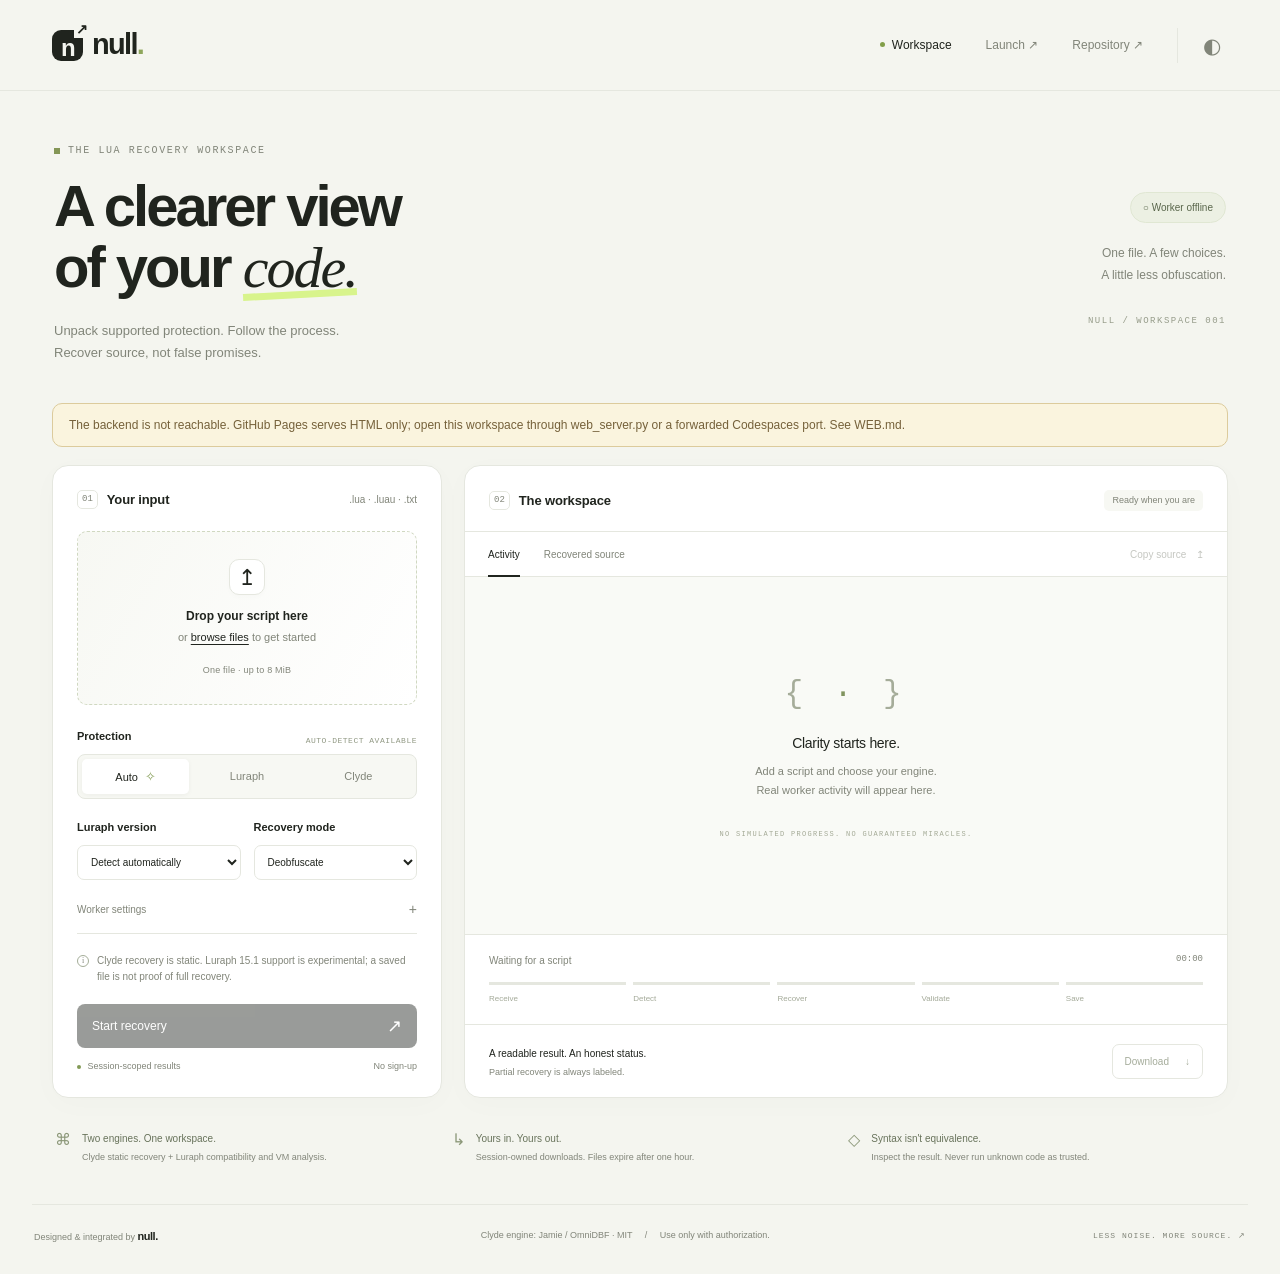
==== web/index.html @ 27d8b8e7 "Add pinned Clyde recovery and null private web workspace Co-authored-by: arena-agent <297053741+aren" ====
<!doctype html>
<html lang="en">
<head>
  <meta charset="utf-8"><meta name="viewport" content="width=device-width, initial-scale=1">
  <meta name="color-scheme" content="light dark">
  <title>null — Lua recovery workspace</title>
  <meta name="description" content="A minimal workspace for Clyde recovery and experimental Luraph analysis. Built by null.">
  <link rel="stylesheet" href="./style.css"><script src="./app.js" defer></script>
</head>
<body>
  <header class="header"><a class="brand" href="./" aria-label="null home"><span class="brand-icon">n<span>↗</span></span>null<span class="brand-dot">.</span></a><nav aria-label="Main"><span class="nav-current">Workspace</span><a href="https://github.com/codespaces/new?repo=1440370177&amp;ref=arena%2F247512c5-nullx11deob" target="_blank" rel="noopener noreferrer" aria-label="Launch a private GitHub Codespace">Launch ↗</a><a href="https://github.com/Inkflow-Gab/Nullx11deob" target="_blank" rel="noopener noreferrer">Repository <span aria-hidden="true">↗</span></a><button id="theme" class="icon-button" aria-label="Switch color theme" title="Switch theme">◐</button></nav></header>
  <main>
    <section class="hero"><div><p class="eyebrow"><span class="tiny-square"></span> THE LUA RECOVERY WORKSPACE</p><h1>A clearer view<br>of your <span>code.</span></h1><p class="hero-copy">Unpack supported protection. Follow the process.<br>Recover source, not false promises.</p></div><div class="hero-aside"><span id="connection" class="status-pill"><i></i> Connecting to worker</span><p>One file. A few choices.<br>A little less obfuscation.</p><span class="edition">NULL / WORKSPACE 001</span></div></section>
    <div id="notice" class="notice" role="status" hidden></div>
    <section class="workspace" aria-label="Deobfuscation workspace">
      <section class="setup-card card">
        <div class="card-heading"><div><span class="step-index">01</span><h2>Your input</h2></div><span class="muted">.lua · .luau · .txt</span></div>
        <label id="dropzone" class="dropzone" tabindex="0" for="file"><input id="file" type="file" accept=".lua,.luau,.txt" hidden><span class="upload-icon" aria-hidden="true">↥</span><strong id="file-title">Drop your script here</strong><span id="file-subtitle">or <span class="underlined">browse files</span> to get started</span><span class="file-limit">One file · up to 8 MiB</span></label>
        <div id="file-info" class="file-info" hidden><span class="file-badge">LUA</span><div><strong id="filename"></strong><span id="filesize"></span></div><button id="remove-file" class="icon-button" aria-label="Remove selected file">×</button></div>
        <div class="field-block"><div class="label-line"><label>Protection</label><span id="detected-label" class="detected-label">AUTO-DETECT AVAILABLE</span></div><div class="segments" role="group" aria-label="Protection engine"><button data-engine="auto" class="active" aria-pressed="true">Auto <span>✧</span></button><button data-engine="luraph" aria-pressed="false">Luraph</button><button data-engine="clyde" aria-pressed="false">Clyde</button></div></div>
        <div class="two-fields"><div class="field-block"><label for="version">Luraph version</label><select id="version"><option value="auto">Detect automatically</option value="14.7">14.7</option><option value="14.8">14.8</option><option value="14.9">14.9</option><option value="15.0">15.0</option><option value="15.1">15.1 · experimental</option></select></div><div class="field-block"><label for="mode">Recovery mode</label><select id="mode"><option value="deobfuscate">Deobfuscate</option><option value="trace">Behavior trace</option><option value="inspect">Static VM map</option></select></div></div>
        <details id="advanced"><summary>Worker settings <span>+</span></summary><label for="worker-key">Private Luraph worker key</label><input id="worker-key" type="password" autocomplete="off" placeholder="Only for an owner-enabled worker"><p>Kept in this tab only. Dynamic Luraph executes input in emulation, not an OS sandbox. Use a private, disposable worker.</p></details>
        <div id="engine-note" class="engine-note"><span aria-hidden="true">i</span><p>Clyde recovery is static. Luraph 15.1 support is experimental; a saved file is not proof of full recovery.</p></div>
        <button id="start" class="primary" disabled><span>Start recovery</span><span aria-hidden="true">↗</span></button>
        <div class="under-button"><span><i></i> Session-scoped results</span><span>No sign-up</span></div>
      </section>
      <section class="output-card card">
        <div class="card-heading"><div><span class="step-index">02</span><h2>The workspace</h2></div><span id="job-badge" class="job-badge">Ready when you are</span></div>
        <div class="output-toolbar"><div class="tabs" role="tablist" aria-label="Workspace views"><button id="log-tab" class="active" role="tab" aria-selected="true" aria-controls="log-panel">Activity <span id="live-dot"></span></button><button id="source-tab" role="tab" aria-selected="false" aria-controls="source-panel">Recovered source</button></div><button id="copy" class="text-button" disabled>Copy source <span aria-hidden="true">↥</span></button></div>
        <div class="output-body"><section id="log-panel" role="tabpanel" aria-labelledby="log-tab"><div id="empty" class="empty-state"><div class="empty-symbol" aria-hidden="true">{ <span>·</span> }</div><h3>Clarity starts here.</h3><p>Add a script and choose your engine.<br>Real worker activity will appear here.</p><span class="terminal-caption">NO SIMULATED PROGRESS. NO GUARANTEED MIRACLES.</span></div><pre id="logs" class="logs" aria-live="polite" aria-label="Live job activity" hidden></pre></section><section id="source-panel" role="tabpanel" aria-labelledby="source-tab" hidden><div class="source-label"><span id="source-name">No recovered file yet</span><span id="source-size"></span></div><pre id="source" class="source-code">-- Your recovered Lua or VM analysis will appear here.
-- Output is displayed as text, never executed.</pre></section></div>
        <div class="progress-area"><div class="progress-top"><span id="stage-label">Waiting for a script</span><span id="elapsed">00:00</span></div><ol id="stages" class="stages"><li>Receive</li><li>Detect</li><li>Recover</li><li>Validate</li><li>Save</li></ol></div>
        <div class="output-actions"><div><strong id="result-title">A readable result. An honest status.</strong><p id="result-detail">Partial recovery is always labeled.</p><a id="report" class="report-link" download="null-analysis.json" hidden>Analysis report ↗</a></div><button id="cancel" class="text-button" hidden>Cancel job</button><a id="download" class="download disabled" aria-disabled="true">Download <span aria-hidden="true">↓</span></a></div>
      </section>
    </section>
    <section class="footnotes"><div><span class="footnote-icon">⌘</span><p><strong>Two engines. One workspace.</strong><br>Clyde static recovery + Luraph compatibility and VM analysis.</p></div><div><span class="footnote-icon">↳</span><p><strong>Yours in. Yours out.</strong><br>Session-owned downloads. Files expire after one hour.</p></div><div><span class="footnote-icon">◇</span><p><strong>Syntax isn't equivalence.</strong><br>Inspect the result. Never run unknown code as trusted.</p></div></section>
  </main>
  <footer><span>Designed &amp; integrated by <strong>null.</strong></span><span>Clyde engine: Jamie / OmniDBF · MIT <span class="footer-separator">/</span> Use only with authorization.</span><span>LESS NOISE. MORE SOURCE. ↗</span></footer>
</body>
</html>
---- web/style.css ----
:root{--bg:#f4f5ef;--panel:#fff;--text:#20241e;--muted:#818579;--line:#e5e7df;--accent:#d8f48c;--soft:#f7f8f3;--code:#f9faf6;--shadow:0 6px 30px #242d1305;--radius:16px;color-scheme:light}*{box-sizing:border-box}body{margin:0;background:var(--bg);color:var(--text);font-family:Inter,-apple-system,BlinkMacSystemFont,"Segoe UI",sans-serif;font-size:13px;line-height:1.5}button,input,select{font:inherit}button,a,input,select,summary{ -webkit-tap-highlight-color:transparent}button,a,select,summary{cursor:pointer}button{color:inherit}button:disabled{cursor:not-allowed;opacity:.45}button:focus-visible,a:focus-visible,select:focus-visible,input:focus-visible,label:focus-visible,summary:focus-visible{outline:2px solid #779642;outline-offset:4px}a{color:inherit;text-decoration:none}.header{height:91px;max-width:1320px;margin:auto;padding:0 52px;display:flex;align-items:center;justify-content:space-between;border-bottom:1px solid var(--line)}.brand{font-weight:750;font-size:29px;letter-spacing:-1.7px;display:flex;align-items:center;gap:9px}.brand-dot{color:#8ea65b;margin-left:-9px}.brand-icon{width:31px;height:31px;border-radius:9px;display:grid;place-items:center;background:var(--text);color:var(--bg);font-size:24px;font-weight:650;position:relative}.brand-icon>span{position:absolute;font-size:14px;right:-5px;top:-10px;color:var(--text);background:var(--bg);line-height:1;padding:2px}.header nav{display:flex;gap:34px;align-items:center;font-size:12px;color:var(--muted)}.header nav a:hover{color:var(--text)}.nav-current{color:var(--text)}.nav-current:before{content:'';display:inline-block;width:5px;height:5px;background:#829f49;border-radius:50%;margin:0 7px 2px 0}.icon-button{border:0;background:none;font-size:21px;line-height:1;padding:7px}.header nav .icon-button{border-left:1px solid var(--line);padding-left:25px}main{max-width:1320px;margin:auto;padding:0 52px}.hero{display:flex;align-items:center;justify-content:space-between;padding:52px 2px 39px}.eyebrow{display:flex;align-items:center;gap:8px;font-family:monospace;font-size:10px;letter-spacing:1.6px;color:var(--muted);margin:0 0 18px}.tiny-square{height:6px;width:6px;background:#849656;display:inline-block}h1{font-size:58px;line-height:1.05;letter-spacing:-3px;font-weight:550;margin:0}h1 span{font-family:Georgia,serif;font-style:italic;font-weight:400;letter-spacing:-2px;position:relative}h1 span:after{content:'';height:7px;position:absolute;bottom:2px;left:0;right:0;background:var(--accent);z-index:-1;transform:rotate(-3deg)}.hero-copy{color:var(--muted);font-size:13px;line-height:1.7;margin:21px 0 0}.hero-aside{text-align:right;align-self:stretch;display:flex;flex-direction:column;align-items:flex-end;justify-content:center;padding-top:14px}.status-pill{display:inline-flex;align-items:center;gap:7px;font-size:10px;background:#ecf0e3;border:1px solid #e0e7d3;padding:7px 12px;border-radius:20px;color:#59664b}.status-pill i,.under-button i{width:5px;height:5px;border-radius:50%;background:#829a56;display:inline-block}.hero-aside p{color:var(--muted);font-size:12px;line-height:1.8;margin:20px 0 29px}.edition{font-size:9px;letter-spacing:1.5px;font-family:monospace;color:#969c8a}.notice{padding:12px 16px;border:1px solid #dccb9c;background:#faf4de;border-radius:10px;color:#75613a;font-size:12px;margin:0 0 18px;white-space:pre-wrap}.workspace{display:grid;grid-template-columns:390px minmax(0,1fr);gap:22px}.card{border:1px solid var(--line);border-radius:var(--radius);box-shadow:var(--shadow);background:var(--panel);overflow:hidden}.setup-card{padding:24px}.card-heading{display:flex;align-items:center;justify-content:space-between;gap:8px;margin-bottom:22px}.card-heading>div{display:flex;gap:9px;align-items:center}h2{font-size:13px;margin:0;font-weight:600;letter-spacing:-.15px}.step-index{font-family:monospace;font-size:9px;color:var(--muted);border:1px solid var(--line);border-radius:5px;padding:2px 4px}.muted{font-size:10px;color:var(--muted)}.dropzone{display:flex;min-height:174px;flex-direction:column;align-items:center;justify-content:center;border:1px dashed #d0d8c1;border-radius:10px;background:linear-gradient(120deg,var(--soft),var(--panel));cursor:pointer;transition:.2s}.dropzone:hover,.dropzone.dragging{border-color:#8ca753;background:#eff5e3}.upload-icon{height:36px;width:36px;border:1px solid var(--line);background:var(--panel);border-radius:10px;display:grid;place-items:center;font-size:22px;margin-bottom:12px;box-shadow:0 3px 5px #00000004}.dropzone strong{font-size:12px;font-weight:550}.dropzone>span:not(.upload-icon){font-size:11px;color:var(--muted);margin-top:4px}.underlined{color:var(--text);text-decoration:underline;text-underline-offset:3px}.dropzone .file-limit{font-size:9px!important;letter-spacing:.2px;margin-top:18px!important}.field-block{margin-top:23px}.field-block>label,.label-line>label,details>label{font-size:11px;font-weight:550;display:block;margin-bottom:9px}.label-line{display:flex;justify-content:space-between;gap:8px;align-items:center}.detected-label{font-size:8px;font-family:monospace;color:#919984;letter-spacing:.5px}.segments{display:flex;padding:4px;border:1px solid var(--line);background:var(--soft);border-radius:8px;gap:4px}.segments button{flex:1;border:0;background:transparent;border-radius:5px;padding:8px 0;color:var(--muted);font-size:11px}.segments button.active{background:var(--panel);color:var(--text);box-shadow:0 1px 5px #0000000c}.segments button span{margin-left:4px;font-size:13px;color:#829b52}.two-fields{display:grid;grid-template-columns:1fr 1fr;gap:13px}.two-fields .field-block{margin-top:20px}select,input[type=password]{width:100%;border:1px solid var(--line);background:var(--panel);border-radius:7px;padding:10px 9px;font-size:10px;color:var(--text);min-width:0}select:disabled{color:var(--muted);background:var(--soft)}details{margin-top:19px;border-bottom:1px solid var(--line);padding-bottom:13px}summary{display:flex;align-items:center;justify-content:space-between;font-size:10px;color:var(--muted);list-style:none}summary::-webkit-details-marker{display:none}summary span{font-size:14px}details[open] summary{margin-bottom:14px}details p{font-size:10px;color:var(--muted);line-height:1.6}.engine-note{display:flex;gap:8px;margin:19px 0 18px;color:var(--muted)}.engine-note>span{font-size:13px}.engine-note p{margin:0;font-size:10px;line-height:1.65}.primary{display:flex;align-items:center;justify-content:space-between;width:100%;padding:13px 15px;background:var(--text);color:var(--panel);border:0;border-radius:8px;font-size:12px;font-weight:500;transition:background .2s}.primary:hover:not(:disabled){background:#3d4c2e}.primary>span:last-child{font-size:18px;line-height:1}.under-button{display:flex;justify-content:space-between;margin-top:12px;font-size:9px;color:var(--muted)}.under-button i{height:4px;width:4px;margin-right:4px}.output-card{display:flex;flex-direction:column}.output-card>.card-heading{padding:24px 24px 20px;margin:0}.job-badge{font-size:9px;color:var(--muted);background:var(--soft);padding:4px 8px;border-radius:5px}.job-badge.running{background:#eef5de;color:#63783d}.job-badge.failed{background:#f9e8e3;color:#9b5140}.job-badge.partial{background:#faf1da;color:#8c733b}.output-toolbar{height:46px;display:flex;align-items:center;justify-content:space-between;border-top:1px solid var(--line);border-bottom:1px solid var(--line);padding:0 23px}.tabs{display:flex;align-items:stretch;height:100%;gap:24px}.tabs button{border:0;background:none;color:var(--muted);font-size:10px;position:relative;padding:0}.tabs button.active{color:var(--text)}.tabs button.active:after{content:'';height:2px;bottom:-1px;background:var(--text);left:0;right:0;position:absolute}.text-button{font-size:10px;border:0;background:none;padding:4px 0;color:var(--muted)}.text-button:hover:not(:disabled){color:var(--text)}.text-button>span{margin-left:7px}.output-body{background:var(--code);position:relative;flex:1;min-height:340px;max-height:480px;overflow:auto}.output-body>section{height:100%;min-height:340px}.empty-state{height:100%;min-height:340px;display:flex;flex-direction:column;align-items:center;justify-content:center;text-align:center}.empty-symbol{font-family:monospace;font-size:31px;letter-spacing:6px;color:#a5ac99;line-height:1.4}.empty-symbol span{color:#81945f}h3{font-size:14px;font-weight:500;letter-spacing:-.3px;margin:17px 0 8px}.empty-state p{font-size:11px;color:var(--muted);line-height:1.8;margin:0}.terminal-caption{font-size:7px;letter-spacing:1.3px;color:#a3a995;font-family:monospace;margin-top:28px}.logs,.source-code{font-family:"SFMono-Regular",Consolas,"Liberation Mono",monospace;font-size:10px;line-height:1.9;white-space:pre-wrap;overflow-wrap:anywhere;margin:0;padding:23px;color:#5b6651;tab-size:2}.source-code{color:var(--text)}.source-label{position:sticky;top:0;background:var(--code);display:flex;justify-content:space-between;padding:9px 23px;color:var(--muted);font:9px monospace;border-bottom:1px solid var(--line)}.progress-area{padding:18px 24px 19px;border-top:1px solid var(--line)}.progress-top{display:flex;justify-content:space-between;color:var(--muted);font-size:10px;margin-bottom:14px}.progress-top>span:last-child{font-family:monospace;font-size:9px}.stages{display:flex;list-style:none;padding:0;gap:7px;margin:0}.stages li{flex:1;font-size:8px;color:#a3a998;padding-top:8px;border-top:3px solid var(--line)}.stages li.done{border-color:#b7d381;color:#81975e}.stages li.current{border-color:#84a24d;color:var(--text)}.output-actions{border-top:1px solid var(--line);padding:18px 24px;display:flex;align-items:center;justify-content:space-between;gap:12px}.output-actions strong{font-size:10px;font-weight:500}.output-actions p{font-size:9px;color:var(--muted);margin:3px 0 0}.download{border:1px solid var(--line);padding:9px 12px;border-radius:7px;font-size:10px;white-space:nowrap;display:flex;align-items:center;gap:16px;background:var(--accent);border-color:#c8df9a}.download.disabled{pointer-events:none;background:var(--panel);color:#a5ac9b;border-color:var(--line)}.download:hover:not(.disabled){filter:brightness(.97)}.file-info{display:flex;align-items:center;gap:10px;margin-top:12px;padding:10px;border-radius:7px;background:var(--soft);min-width:0}.file-info>div{flex:1;min-width:0;display:flex;flex-direction:column;gap:3px}.file-info strong{font-size:10px;overflow:hidden;text-overflow:ellipsis;white-space:nowrap;font-weight:500}.file-info>div span{font-size:9px;color:var(--muted)}.file-badge{font-family:monospace;font-size:9px;border:1px solid var(--line);padding:7px 4px;border-radius:4px;color:#859768}.file-info .icon-button{font-size:17px;color:var(--muted)}.footnotes{display:grid;grid-template-columns:repeat(3,1fr);gap:20px;padding:31px 3px 38px}.footnotes>div{display:flex;gap:11px}.footnote-icon{font-size:16px;color:#8b9778;line-height:1.4}.footnotes p{font-size:9px;color:var(--muted);line-height:1.9;margin:0}.footnotes strong{font-size:10px;color:#68735b;font-weight:500}footer{max-width:1216px;margin:0 auto;display:flex;align-items:center;justify-content:space-between;gap:15px;border-top:1px solid var(--line);padding:23px 2px 30px;font-size:9px;color:var(--muted)}footer strong{color:var(--text);font-size:11px;letter-spacing:-.5px}footer>span:last-child{font:8px monospace;letter-spacing:1px}.footer-separator{padding:0 10px}#live-dot.busy{display:inline-block;background:#87a255;width:4px;height:4px;border-radius:50%;margin-left:6px;animation:pulse 1.4s infinite}[hidden]{display:none!important}@keyframes pulse{50%{opacity:.3}}body.dark{--bg:#191c17;--panel:#22261f;--text:#e7eadd;--muted:#9bA38e;--line:#353b2f;--soft:#282d23;--code:#1e221b;--shadow:none;color-scheme:dark}body.dark .status-pill{background:#2d3921;border-color:#3c4b2e;color:#b3c790}body.dark .dropzone:hover,body.dark .dropzone.dragging{background:#303c23}body.dark .logs{color:#b5c49d}body.dark .download{color:#20241e}body.dark .download.disabled{color:#9ba38e}body.dark .notice{background:#393321;color:#dfce9a;border-color:#61573a}@media(min-width:1450px){.hero{padding-top:65px;padding-bottom:47px}.output-body{min-height:360px}.setup-card{padding:28px}}@media(max-width:1000px){.header,main{padding-left:30px;padding-right:30px}.workspace{grid-template-columns:340px minmax(0,1fr);gap:16px}.setup-card{padding:20px}.output-card>.card-heading{padding:20px}.output-toolbar{padding:0 18px}.tabs{gap:17px}.output-actions{padding:16px}.output-actions strong{max-width:160px;display:block}.footnotes{gap:14px}footer{margin:0 30px;flex-wrap:wrap}footer>span:last-child{display:none}}@media(max-width:760px){.header{height:75px;padding:0 22px}.header nav{gap:20px}.nav-current{display:none}.header nav .icon-button{padding-left:17px}main{padding:0 20px}.hero{padding:36px 2px 29px;align-items:flex-start}h1{font-size:45px;letter-spacing:-2px}.eyebrow{font-size:8px;letter-spacing:1px}.hero-copy{font-size:11px}.hero-aside{justify-content:flex-start;padding-top:3px}.hero-aside p,.edition{display:none}.status-pill{font-size:8px;max-width:122px;line-height:1.5;padding:6px 9px}.workspace{grid-template-columns:1fr;gap:20px}.setup-card{padding:23px}.dropzone{min-height:150px}.output-body,.output-body>section,.empty-state{min-height:300px}.output-card>.card-heading{padding:22px}.footnotes{grid-template-columns:1fr;gap:18px;padding:25px 3px 30px}.footnotes p{font-size:10px}.footnotes strong{font-size:11px}.footnote-icon{min-width:20px}footer{margin:0 22px;padding:21px 0;align-items:flex-start;flex-direction:column;gap:7px}.two-fields{gap:16px}.setup-card .field-block{margin-top:20px}.output-actions{padding:18px 20px}.logs,.source-code{font-size:10px}.under-button{font-size:10px}.hero-aside{max-width:125px}}@media(max-width:400px){.hero-aside{display:none}.output-toolbar{padding:0 14px}.tabs{gap:18px}.text-button{font-size:9px}.output-actions strong{max-width:155px}.output-actions{gap:7px;padding:16px}.download{gap:8px;padding:9px}.card-heading{gap:6px}}@media(prefers-reduced-motion:reduce){*{animation:none!important;transition:none!important}}
.engine-note>span{display:inline-flex;align-items:center;justify-content:center;border:1px solid #a4ad98;border-radius:50%;height:12px;min-width:12px;font:8px Georgia,serif;margin-top:2px}

.report-link{font-size:10px;color:var(--muted);text-underline-offset:3px;display:inline-block;margin-top:3px}.report-link:hover{color:var(--text)}

body.dark .primary{background:var(--accent);color:#20241e}body.dark .primary:hover:not(:disabled){background:#e4f9b2}body.dark .dropzone strong{color:var(--text)}body.dark .upload-icon{background:var(--soft);color:var(--text);border-color:var(--line)}body.dark .footnotes strong{color:#bcc5ac}
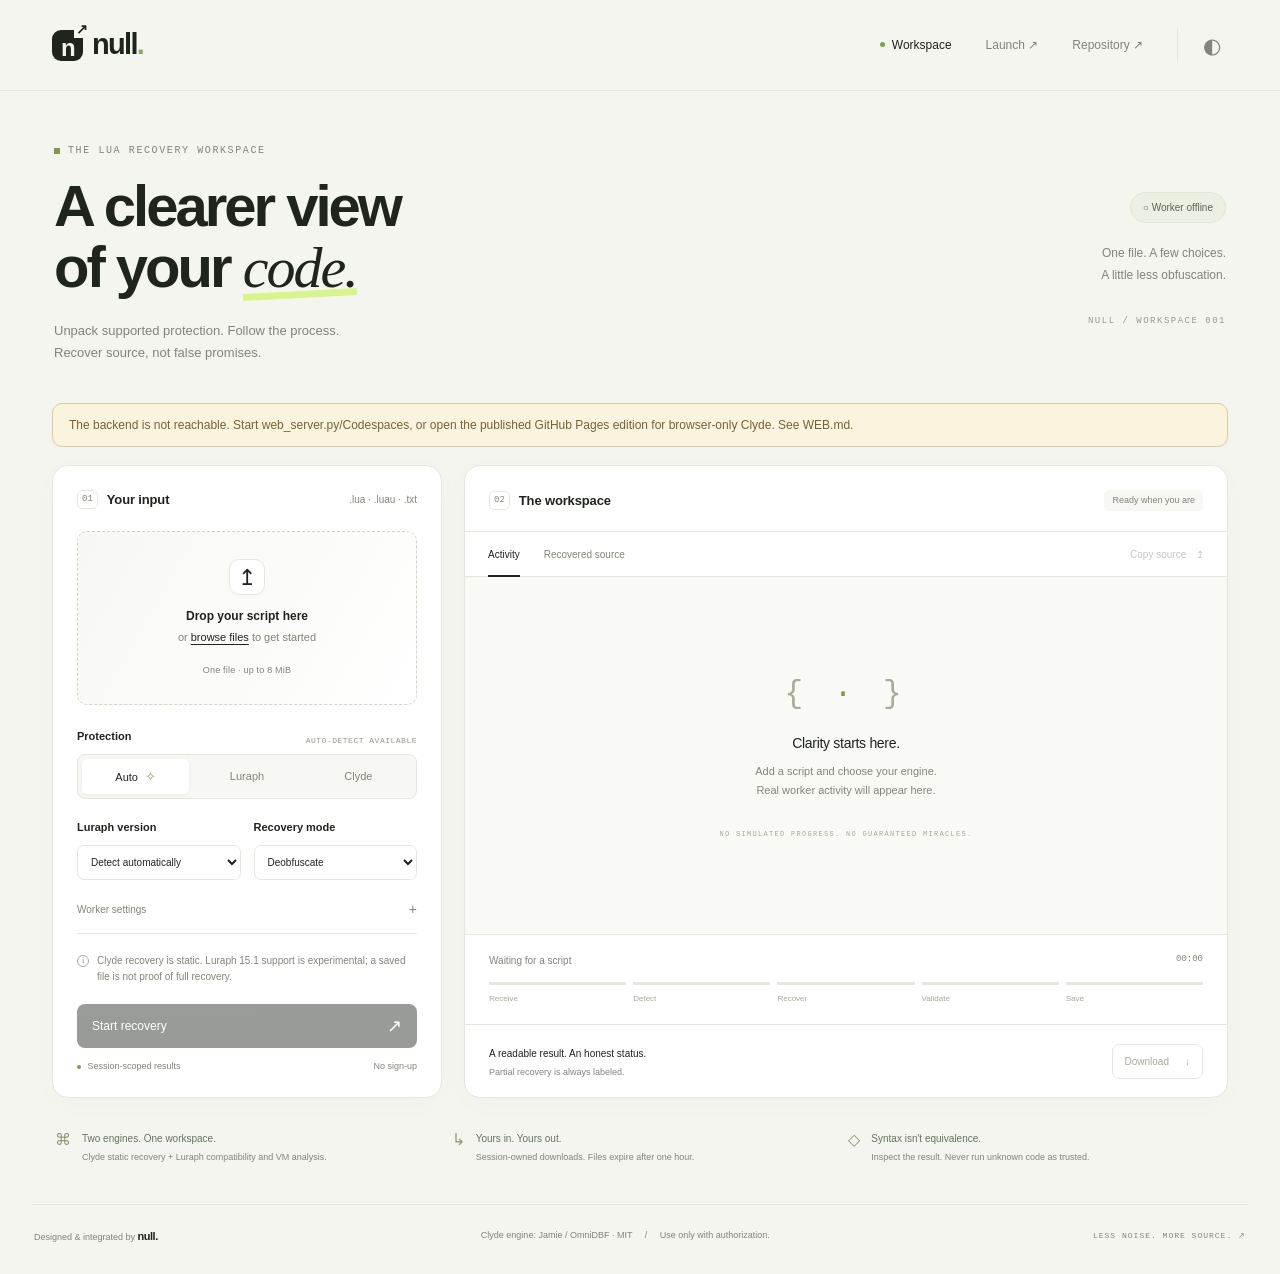
==== commit 60befd14: "Launch private native Luraph runner from GitHub Pages Co-authored-by: arena-agent <297053741+arena-a" ====
--- a/web/index.html
+++ b/web/index.html
@@ -5,7 +5,7 @@
   <meta name="color-scheme" content="light dark">
   <title>null — Lua recovery workspace</title>
   <meta name="description" content="A minimal workspace for Clyde recovery and experimental Luraph analysis. Built by null.">
-  <link rel="stylesheet" href="./style.css"><script src="./app.js" defer></script>
+  <link rel="stylesheet" href="./style.css"><script src="./runtime-link.js" defer></script><script src="./app.js" defer></script>
 </head>
 <body>
   <header class="header"><a class="brand" href="./" aria-label="null home"><span class="brand-icon">n<span>↗</span></span>null<span class="brand-dot">.</span></a><nav aria-label="Main"><span class="nav-current">Workspace</span><a href="https://github.com/codespaces/new?repo=1440370177&amp;ref=arena%2F247512c5-nullx11deob" target="_blank" rel="noopener noreferrer" aria-label="Launch a private GitHub Codespace">Launch ↗</a><a href="https://github.com/Inkflow-Gab/Nullx11deob" target="_blank" rel="noopener noreferrer">Repository <span aria-hidden="true">↗</span></a><button id="theme" class="icon-button" aria-label="Switch color theme" title="Switch theme">◐</button></nav></header>
@@ -21,8 +21,9 @@
         <div class="two-fields"><div class="field-block"><label for="version">Luraph version</label><select id="version"><option value="auto">Detect automatically</option value="14.7">14.7</option><option value="14.8">14.8</option><option value="14.9">14.9</option><option value="15.0">15.0</option><option value="15.1">15.1 · experimental</option></select></div><div class="field-block"><label for="mode">Recovery mode</label><select id="mode"><option value="deobfuscate">Deobfuscate</option><option value="trace">Behavior trace</option><option value="inspect">Static VM map</option></select></div></div>
         <details id="advanced"><summary>Worker settings <span>+</span></summary><label for="worker-key">Private Luraph worker key</label><input id="worker-key" type="password" autocomplete="off" placeholder="Only for an owner-enabled worker"><p>Kept in this tab only. Dynamic Luraph executes input in emulation, not an OS sandbox. Use a private, disposable worker.</p></details>
         <div id="engine-note" class="engine-note"><span aria-hidden="true">i</span><p>Clyde recovery is static. Luraph 15.1 support is experimental; a saved file is not proof of full recovery.</p></div>
+        <section id="runner-panel" class="runner-panel" hidden aria-label="Full engine runtime"><h3>Run Luraph on your private worker</h3><p>Python + Luau run in your own workspace, not on GitHub Pages. Keep its forwarded port private.</p><label for="runner-url">Forwarded worker URL (HTTPS)</label><input id="runner-url" type="url" autocomplete="off" placeholder="https://your-workspace-8081.app.github.dev"><p>Your selected script is sent only after you confirm this address. Nothing runs until you press Start in the worker tab; the worker key stays there.</p><a href="https://github.com/codespaces/new?repo=1440370177&amp;ref=arena%2F247512c5-nullx11deob" target="_blank" rel="noopener noreferrer">Create / open a Codespace ↗</a><p>In its terminal, start the full runner:</p><code>python3 start.py --web --private-worker --port 8081</code><p>Open forwarded port 8081, then paste its URL above. Read the generated owner key locally with <code>cat output/private-worker-8081.key</code> and paste it only in the private runner’s Worker settings. Existing Codespace? Pull this branch's latest changes first.</p></section>
         <button id="start" class="primary" disabled><span>Start recovery</span><span aria-hidden="true">↗</span></button>
-        <div class="under-button"><span><i></i> Session-scoped results</span><span>No sign-up</span></div>
+        <div class="under-button"><span id="privacy-label"><i></i> Session-scoped results</span><span id="privacy-mode">No sign-up</span></div>
       </section>
       <section class="output-card card">
         <div class="card-heading"><div><span class="step-index">02</span><h2>The workspace</h2></div><span id="job-badge" class="job-badge">Ready when you are</span></div>
--- a/web/style.css
+++ b/web/style.css
@@ -4,3 +4,5 @@
 .report-link{font-size:10px;color:var(--muted);text-underline-offset:3px;display:inline-block;margin-top:3px}.report-link:hover{color:var(--text)}
 
 body.dark .primary{background:var(--accent);color:#20241e}body.dark .primary:hover:not(:disabled){background:#e4f9b2}body.dark .dropzone strong{color:var(--text)}body.dark .upload-icon{background:var(--soft);color:var(--text);border-color:var(--line)}body.dark .footnotes strong{color:#bcc5ac}
+
+.runner-panel{margin:16px 0;padding:14px;border:1px solid var(--line);border-radius:9px;background:var(--soft)}.runner-panel h3{font-size:12px;margin:0 0 8px}.runner-panel p{font-size:10px;color:var(--muted);line-height:1.6;margin:8px 0}.runner-panel label{font-size:10px;font-weight:600;display:block;margin:12px 0 6px}.runner-panel input{width:100%;min-width:0;padding:9px;background:var(--panel);color:var(--text);border:1px solid var(--line);border-radius:6px;font-size:11px}.runner-panel a{font-size:11px;text-decoration:underline;text-underline-offset:3px}.runner-panel code{display:block;font-size:10px;line-height:1.6;overflow-wrap:anywhere;white-space:normal;user-select:all}
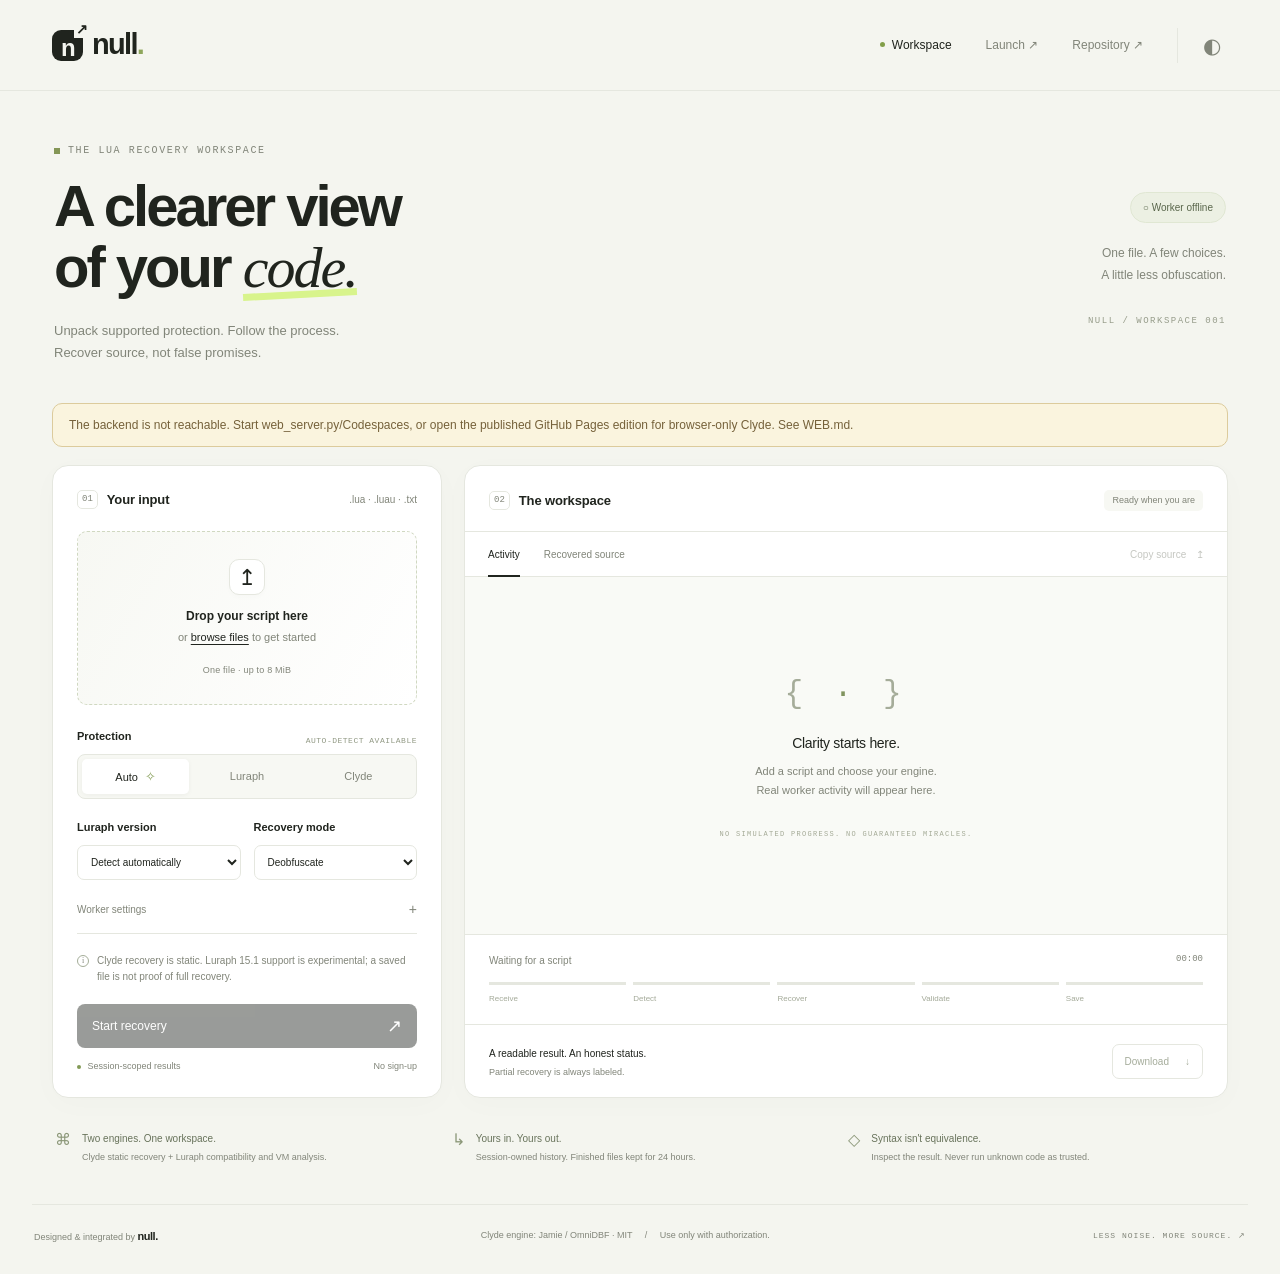
==== commit 94264efa: "Persist private recovery history and opt-in remembered keys Co-authored-by: arena-agent <297053741+a" ====
--- a/web/index.html
+++ b/web/index.html
@@ -5,13 +5,14 @@
   <meta name="color-scheme" content="light dark">
   <title>null — Lua recovery workspace</title>
   <meta name="description" content="A minimal workspace for Clyde recovery and experimental Luraph analysis. Built by null.">
-  <link rel="stylesheet" href="./style.css"><script src="./runtime-link.js" defer></script><script src="./app.js" defer></script>
+  <link rel="stylesheet" href="./style.css"><script src="./workspace-store.js" defer></script><script src="./runtime-link.js" defer></script><script src="./app.js" defer></script>
 </head>
 <body>
-  <header class="header"><a class="brand" href="./" aria-label="null home"><span class="brand-icon">n<span>↗</span></span>null<span class="brand-dot">.</span></a><nav aria-label="Main"><span class="nav-current">Workspace</span><a href="https://github.com/codespaces/new?repo=1440370177&amp;ref=arena%2F247512c5-nullx11deob" target="_blank" rel="noopener noreferrer" aria-label="Launch a private GitHub Codespace">Launch ↗</a><a href="https://github.com/Inkflow-Gab/Nullx11deob" target="_blank" rel="noopener noreferrer">Repository <span aria-hidden="true">↗</span></a><button id="theme" class="icon-button" aria-label="Switch color theme" title="Switch theme">◐</button></nav></header>
+  <header class="header"><a class="brand" href="./" aria-label="null home"><span class="brand-icon">n<span>↗</span></span>null<span class="brand-dot">.</span></a><nav aria-label="Main"><span class="nav-current">Workspace</span><a href="https://github.com/codespaces/new?repo=1440370177&amp;ref=arena%2F247512c5-nullx11deob&amp;devcontainer_path=.devcontainer%2Fworker%2Fdevcontainer.json" target="_blank" rel="noopener noreferrer" aria-label="Launch a private GitHub Codespace">Launch ↗</a><a href="https://github.com/Inkflow-Gab/Nullx11deob" target="_blank" rel="noopener noreferrer">Repository <span aria-hidden="true">↗</span></a><button id="theme" class="icon-button" aria-label="Switch color theme" title="Switch theme">◐</button></nav></header>
   <main>
     <section class="hero"><div><p class="eyebrow"><span class="tiny-square"></span> THE LUA RECOVERY WORKSPACE</p><h1>A clearer view<br>of your <span>code.</span></h1><p class="hero-copy">Unpack supported protection. Follow the process.<br>Recover source, not false promises.</p></div><div class="hero-aside"><span id="connection" class="status-pill"><i></i> Connecting to worker</span><p>One file. A few choices.<br>A little less obfuscation.</p><span class="edition">NULL / WORKSPACE 001</span></div></section>
     <div id="notice" class="notice" role="status" hidden></div>
+    <section id="resume-banner" class="resume-banner" hidden role="status"><span class="resume-symbol" aria-hidden="true">↺</span><div><strong id="resume-title">Welcome back.</strong><p id="resume-detail"></p></div><span class="saved-pill">RESTORED</span></section>
     <section class="workspace" aria-label="Deobfuscation workspace">
       <section class="setup-card card">
         <div class="card-heading"><div><span class="step-index">01</span><h2>Your input</h2></div><span class="muted">.lua · .luau · .txt</span></div>
@@ -19,9 +20,9 @@
         <div id="file-info" class="file-info" hidden><span class="file-badge">LUA</span><div><strong id="filename"></strong><span id="filesize"></span></div><button id="remove-file" class="icon-button" aria-label="Remove selected file">×</button></div>
         <div class="field-block"><div class="label-line"><label>Protection</label><span id="detected-label" class="detected-label">AUTO-DETECT AVAILABLE</span></div><div class="segments" role="group" aria-label="Protection engine"><button data-engine="auto" class="active" aria-pressed="true">Auto <span>✧</span></button><button data-engine="luraph" aria-pressed="false">Luraph</button><button data-engine="clyde" aria-pressed="false">Clyde</button></div></div>
         <div class="two-fields"><div class="field-block"><label for="version">Luraph version</label><select id="version"><option value="auto">Detect automatically</option value="14.7">14.7</option><option value="14.8">14.8</option><option value="14.9">14.9</option><option value="15.0">15.0</option><option value="15.1">15.1 · experimental</option></select></div><div class="field-block"><label for="mode">Recovery mode</label><select id="mode"><option value="deobfuscate">Deobfuscate</option><option value="trace">Behavior trace</option><option value="inspect">Static VM map</option></select></div></div>
-        <details id="advanced"><summary>Worker settings <span>+</span></summary><label for="worker-key">Private Luraph worker key</label><input id="worker-key" type="password" autocomplete="off" placeholder="Only for an owner-enabled worker"><p>Kept in this tab only. Dynamic Luraph executes input in emulation, not an OS sandbox. Use a private, disposable worker.</p></details>
+        <details id="advanced"><summary>Worker settings <span>+</span></summary><label for="worker-key">Private Luraph worker key</label><input id="worker-key" type="password" autocomplete="off" autocapitalize="none" spellcheck="false" aria-describedby="key-help key-status" placeholder="Paste your worker key here"><p id="key-help">In your Codespace terminal, run this and copy only its output:</p><code id="key-command">cat output/private-worker-8080.key</code><p>If you configured NULL_WEB_ACCESS_KEY yourself, use that configured value instead. Never paste the key into Pages, a URL, or chat. Keys may change when the worker restarts.</p><button id="check-key" type="button" class="key-check">Check key</button><p id="key-status" role="status"></p><label class="remember-option"><input id="remember-key" type="checkbox"> Remember key on this device</label><p>Optional: saved in this browser for 7 days. Not encrypted; anyone with access to this browser profile can use it. Avoid shared devices.</p><button id="forget-key" class="text-button" type="button">Forget saved key</button><p>Kept in this tab unless you choose Remember. Dynamic Luraph executes input in emulation, not an OS sandbox. Use a private, disposable worker.</p></details>
         <div id="engine-note" class="engine-note"><span aria-hidden="true">i</span><p>Clyde recovery is static. Luraph 15.1 support is experimental; a saved file is not proof of full recovery.</p></div>
-        <section id="runner-panel" class="runner-panel" hidden aria-label="Full engine runtime"><h3>Run Luraph on your private worker</h3><p>Python + Luau run in your own workspace, not on GitHub Pages. Keep its forwarded port private.</p><label for="runner-url">Forwarded worker URL (HTTPS)</label><input id="runner-url" type="url" autocomplete="off" placeholder="https://your-workspace-8081.app.github.dev"><p>Your selected script is sent only after you confirm this address. Nothing runs until you press Start in the worker tab; the worker key stays there.</p><a href="https://github.com/codespaces/new?repo=1440370177&amp;ref=arena%2F247512c5-nullx11deob" target="_blank" rel="noopener noreferrer">Create / open a Codespace ↗</a><p>In its terminal, start the full runner:</p><code>python3 start.py --web --private-worker --port 8081</code><p>Open forwarded port 8081, then paste its URL above. Read the generated owner key locally with <code>cat output/private-worker-8081.key</code> and paste it only in the private runner’s Worker settings. Existing Codespace? Pull this branch's latest changes first.</p></section>
+        <section id="runner-panel" class="runner-panel" hidden aria-label="Full engine runtime"><h3>Run Luraph on your private worker</h3><p>Python + Luau run in your own workspace, not on GitHub Pages. Keep its forwarded port private.</p><label for="runner-url">Forwarded worker URL (HTTPS)</label><input id="runner-url" type="url" autocomplete="off" placeholder="https://your-workspace-8080.app.github.dev"><p>Your selected script is sent only after you confirm this address. Nothing runs until you press Start in the worker tab; the worker key stays there.</p><a href="https://github.com/codespaces/new?repo=1440370177&amp;ref=arena%2F247512c5-nullx11deob&amp;devcontainer_path=.devcontainer%2Fworker%2Fdevcontainer.json" target="_blank" rel="noopener noreferrer">Create our private worker ↗</a><p>The null worker template installs the tools and automatically starts the private engine on port 8080. Keep its port Private; paste the forwarded HTTPS URL above.</p><p>Read the generated key in its terminal:</p><code>cat output/private-worker-8080.key</code><p>Paste that key only in the worker tab. If the automatic startup failed, check <code>cat output/web-launcher.log</code> or follow WEB.md.</p></section>
         <button id="start" class="primary" disabled><span>Start recovery</span><span aria-hidden="true">↗</span></button>
         <div class="under-button"><span id="privacy-label"><i></i> Session-scoped results</span><span id="privacy-mode">No sign-up</span></div>
       </section>
@@ -34,7 +35,8 @@
         <div class="output-actions"><div><strong id="result-title">A readable result. An honest status.</strong><p id="result-detail">Partial recovery is always labeled.</p><a id="report" class="report-link" download="null-analysis.json" hidden>Analysis report ↗</a></div><button id="cancel" class="text-button" hidden>Cancel job</button><a id="download" class="download disabled" aria-disabled="true">Download <span aria-hidden="true">↓</span></a></div>
       </section>
     </section>
-    <section class="footnotes"><div><span class="footnote-icon">⌘</span><p><strong>Two engines. One workspace.</strong><br>Clyde static recovery + Luraph compatibility and VM analysis.</p></div><div><span class="footnote-icon">↳</span><p><strong>Yours in. Yours out.</strong><br>Session-owned downloads. Files expire after one hour.</p></div><div><span class="footnote-icon">◇</span><p><strong>Syntax isn't equivalence.</strong><br>Inspect the result. Never run unknown code as trusted.</p></div></section>
+    <section id="history" class="history-card card" hidden><div class="history-heading"><div><span class="eyebrow">YOUR WORKSPACE, REMEMBERED</span><h2>Recent recoveries<span id="history-count"></span></h2><p id="history-help">Reopen a run to see its activity and download.</p></div><div class="history-tools"><button id="refresh-history" class="text-button">Refresh</button><button id="clear-history" class="text-button">Clear finished</button></div></div><div id="history-list" class="history-list"></div></section>
+    <section class="footnotes"><div><span class="footnote-icon">⌘</span><p><strong>Two engines. One workspace.</strong><br>Clyde static recovery + Luraph compatibility and VM analysis.</p></div><div><span class="footnote-icon">↳</span><p><strong>Yours in. Yours out.</strong><br>Session-owned history. Finished files kept for 24 hours.</p></div><div><span class="footnote-icon">◇</span><p><strong>Syntax isn't equivalence.</strong><br>Inspect the result. Never run unknown code as trusted.</p></div></section>
   </main>
   <footer><span>Designed &amp; integrated by <strong>null.</strong></span><span>Clyde engine: Jamie / OmniDBF · MIT <span class="footer-separator">/</span> Use only with authorization.</span><span>LESS NOISE. MORE SOURCE. ↗</span></footer>
 </body>
--- a/web/style.css
+++ b/web/style.css
@@ -6,3 +6,7 @@
 body.dark .primary{background:var(--accent);color:#20241e}body.dark .primary:hover:not(:disabled){background:#e4f9b2}body.dark .dropzone strong{color:var(--text)}body.dark .upload-icon{background:var(--soft);color:var(--text);border-color:var(--line)}body.dark .footnotes strong{color:#bcc5ac}
 
 .runner-panel{margin:16px 0;padding:14px;border:1px solid var(--line);border-radius:9px;background:var(--soft)}.runner-panel h3{font-size:12px;margin:0 0 8px}.runner-panel p{font-size:10px;color:var(--muted);line-height:1.6;margin:8px 0}.runner-panel label{font-size:10px;font-weight:600;display:block;margin:12px 0 6px}.runner-panel input{width:100%;min-width:0;padding:9px;background:var(--panel);color:var(--text);border:1px solid var(--line);border-radius:6px;font-size:11px}.runner-panel a{font-size:11px;text-decoration:underline;text-underline-offset:3px}.runner-panel code{display:block;font-size:10px;line-height:1.6;overflow-wrap:anywhere;white-space:normal;user-select:all}
+
+#advanced code{display:block;overflow-wrap:anywhere;font-size:11px;user-select:all;padding:9px;background:var(--soft);border:1px solid var(--line);border-radius:5px}.key-check{border:1px solid var(--line);border-radius:6px;padding:10px 14px;font-size:12px;background:var(--soft);min-height:40px}#worker-key[aria-invalid="true"]{border-color:#b97747;outline:2px solid #b9774733}#key-status{min-height:1em}
+
+.resume-banner{display:flex;align-items:center;gap:16px;margin:0 0 20px;padding:18px 22px;border:1px solid #cad8b0;background:var(--soft);border-radius:12px}.resume-symbol{font-size:27px;color:#8fa368}.resume-banner strong{font-size:13px}.resume-banner p{margin:5px 0 0;font-size:11px;color:var(--muted);line-height:1.6}.saved-pill{margin-left:auto;font:9px monospace;letter-spacing:1.3px;color:#859664;white-space:nowrap}.history-card{margin:24px 0 0;padding:24px}.history-heading{display:flex;justify-content:space-between;gap:16px;align-items:center}.history-heading .eyebrow{font-size:8px;letter-spacing:1.4px;margin:0 0 8px}.history-heading h2{font-size:18px;letter-spacing:-.4px;margin:0}.history-heading h2 span{font:10px monospace;color:var(--muted);margin-left:9px}.history-heading p{font-size:11px;color:var(--muted);margin:7px 0 0;line-height:1.6}.history-tools{display:flex;gap:18px;white-space:nowrap}.history-list{margin-top:18px}.history-row{display:flex;align-items:center;gap:15px;border-top:1px solid var(--line);padding:14px 0}.history-row>div{flex:1;min-width:0}.history-name{font-size:12px;font-weight:600;overflow:hidden;text-overflow:ellipsis;white-space:nowrap;display:block}.history-meta{display:block;font-size:10px;color:var(--muted);margin-top:5px}.history-state{font-size:10px;color:var(--muted);white-space:nowrap}.history-state.ready,.history-state.unverified{color:#819749}.history-state.running,.history-state.queued{color:#9c8650}.history-open{border:1px solid var(--line);border-radius:6px;padding:9px 12px;background:var(--soft);font-size:11px;white-space:nowrap}.history-empty{font-size:11px;color:var(--muted);padding:14px 0 0}.remember-option{display:flex!important;align-items:center;gap:9px;font-size:11px!important;line-height:1.5}.remember-option input{width:17px!important;height:17px;margin:0!important;accent-color:#849b52}#forget-key{margin:10px 0}body.dark .resume-banner{border-color:#49563a}@media(max-width:600px){.resume-banner{padding:15px;gap:10px}.resume-banner .saved-pill{font-size:7px}.history-card{padding:19px}.history-heading{align-items:flex-start;flex-direction:column}.history-tools{gap:24px}.history-row{gap:9px}.history-state{font-size:9px;max-width:70px;white-space:normal}.history-open{padding:9px;font-size:10px}}
